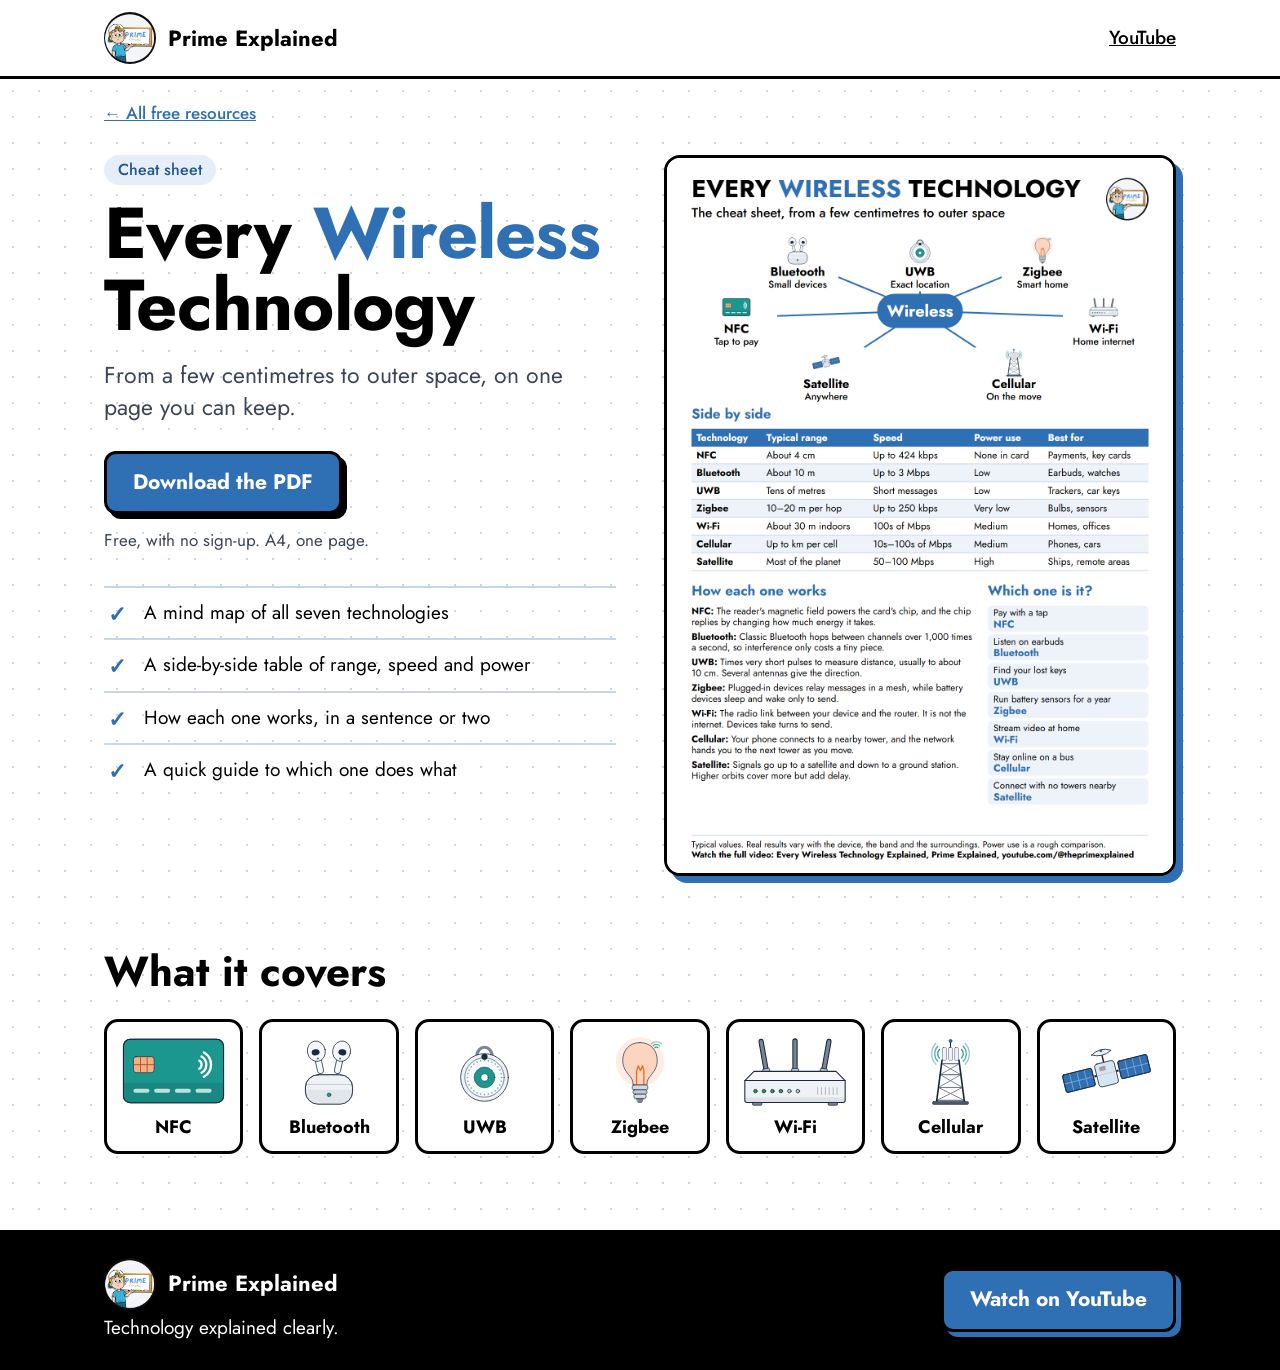
==== wireless/index.html @ 4dd576f8 "Remove the hero animation and its illustration Co-Authored-By: Claude Opus 5.5 <noreply@anthropic.co" ====
<!doctype html>
<html lang="en">
<head>
  <meta charset="utf-8">
  <meta name="viewport" content="width=device-width, initial-scale=1">
  <title>Wireless Cheat Sheet</title>
  <meta name="description" content="A free one-page cheat sheet comparing NFC, Bluetooth, UWB, Zigbee, Wi-Fi, cellular and satellite.">
  <meta property="og:title" content="Every Wireless Technology: free cheat sheet">
  <meta property="og:description" content="Seven wireless technologies compared on one page. No sign-up needed.">
  <meta property="og:image" content="https://primeexplained.github.io/resources/assets/wireless-cheat-sheet.png">
  <link rel="preconnect" href="https://fonts.googleapis.com">
  <link rel="stylesheet" href="https://fonts.googleapis.com/css2?family=Jost:wght@400;500;700&family=Playwrite+US+Modern&display=swap">
  <link rel="icon" href="../assets/prime-explained.png">
  <link rel="stylesheet" href="../style.css?v=3">
</head>
<body>
  <div class="top"><div class="wrap">
    <a class="brand" href="../"><img src="../assets/prime-explained.png" alt="">Prime Explained</a>
    <nav><a href="https://www.youtube.com/@theprimexplained">YouTube</a></nav>
  </div></div>

  <main class="wrap">
    <p class="crumb"><a href="../">&larr; All free resources</a></p>
    <div class="detail">
      <div>
        <span class="tag">Cheat sheet</span>
        <h1>Every <span>Wireless</span> Technology</h1>
        <p class="lead">From a few centimetres to outer space, on one page you can keep.</p>
        <a class="button" href="../assets/wireless-cheat-sheet.pdf" download>Download the PDF</a>
        <p class="note">Free, with no sign-up. A4, one page.</p>
        <ul class="inside">
          <li>A mind map of all seven technologies</li>
          <li>A side-by-side table of range, speed and power</li>
          <li>How each one works, in a sentence or two</li>
          <li>A quick guide to which one does what</li>
        </ul>
      </div>
      <img class="card sheet" src="../assets/wireless-cheat-sheet.png" width="1240" height="1754" alt="Preview of the cheat sheet, with a mind map, comparison table and short explanations">
    </div>

    <section>
      <h2>What it covers</h2>
      <ul class="techs">
        <li><img src="../assets/devices/card.svg" alt="">NFC</li>
        <li><img src="../assets/devices/earbuds.svg" alt="">Bluetooth</li>
        <li><img src="../assets/devices/tracker.svg" alt="">UWB</li>
        <li><img src="../assets/devices/bulb.svg" alt="">Zigbee</li>
        <li><img src="../assets/devices/router.svg" alt="">Wi-Fi</li>
        <li><img src="../assets/devices/tower.svg" alt="">Cellular</li>
        <li><img src="../assets/devices/satellite.svg" alt="">Satellite</li>
      </ul>
    </section>
  </main>

  <footer><div class="wrap">
    <div>
      <a class="brand" href="../"><img src="../assets/prime-explained.png" alt="">Prime Explained</a>
      <p>Technology explained clearly.</p>
    </div>
    <a class="button" href="https://www.youtube.com/@theprimexplained">Watch on YouTube</a>
  </div></footer>
</body>
</html>
---- style.css ----
:root {
  --blue: #2F6FB3;
  --blue-dark: #24578F;
  --blue-soft: #E6EFF9;
  --ink: #000000;
  --muted: #3D4654;
  --paper: #FFFFFF;
  --dot: #C9D6E8;
  --line: 3px solid var(--ink);
  --hand: "Playwrite US Modern", "Segoe Script", cursive;
}

* { box-sizing: border-box; }

html { scroll-behavior: smooth; }

body {
  margin: 0;
  color: var(--ink);
  background-color: var(--paper);
  background-image: radial-gradient(var(--dot) 1.5px, transparent 1.5px);
  background-size: 26px 26px;
  font-family: "Jost", "Futura", "Century Gothic", sans-serif;
  font-size: 19px;
  line-height: 1.5;
}

a:focus-visible { outline: 3px solid var(--blue); outline-offset: 3px; }

.wrap { max-width: 1120px; margin: 0 auto; padding: 0 24px; }

/* Header */
.top { background: var(--paper); border-bottom: var(--line); }
.top .wrap { display: flex; align-items: center; justify-content: space-between; gap: 16px; padding-top: 12px; padding-bottom: 12px; }
.brand { display: flex; align-items: center; gap: 12px; color: var(--ink); font-weight: 700; font-size: 22px; text-decoration: none; }
.brand img { width: 52px; height: 52px; border-radius: 50%; }
.top nav a { color: var(--ink); font-weight: 500; }

/* Buttons */
.button {
  display: inline-block;
  padding: 13px 26px;
  background: var(--blue);
  color: #FFFFFF;
  border: var(--line);
  border-radius: 12px;
  box-shadow: 5px 5px 0 var(--ink);
  font-weight: 700;
  font-size: 21px;
  text-decoration: none;
  transition: transform 0.12s ease, box-shadow 0.12s ease;
}
.button:hover { transform: translate(2px, 2px); box-shadow: 3px 3px 0 var(--ink); }
.button.plain { background: var(--paper); color: var(--ink); }

/* Type */
h1 { font-size: clamp(50px, 8vw, 88px); line-height: 1; margin: 0 0 18px; font-weight: 700; letter-spacing: -0.01em; }
h1 span { color: var(--blue); }
h2 { font-size: clamp(30px, 4.5vw, 42px); line-height: 1.15; margin: 0 0 22px; }
h3 { font-size: 26px; line-height: 1.2; margin: 0 0 6px; }
.lead { font-size: 23px; line-height: 1.4; color: var(--muted); margin: 0 0 28px; max-width: 30em; }
.hand { font-family: var(--hand); color: var(--blue); font-size: 19px; line-height: 1.7; margin: 0 0 10px; }
.note { color: var(--muted); font-size: 17px; margin: 14px 0 0; }

/* Hero */
.hero { padding: 56px 0 24px; }

/* Sections */
section { padding: 36px 0; }

.grid { display: grid; grid-template-columns: repeat(auto-fill, minmax(300px, 1fr)); gap: 28px; }

.card {
  background: var(--paper);
  border: var(--line);
  border-radius: 16px;
  box-shadow: 7px 7px 0 var(--blue);
}

.feature { display: flex; flex-direction: column; overflow: hidden; color: var(--ink); text-decoration: none; transition: transform 0.12s ease, box-shadow 0.12s ease; }
.feature:hover { transform: translate(2px, 2px); box-shadow: 5px 5px 0 var(--blue); }
.feature .thumb { background: var(--blue-soft); border-bottom: var(--line); padding: 20px 20px 0; overflow: hidden; height: 230px; }
.feature .thumb img { display: block; width: 100%; height: auto; border: 2px solid var(--ink); border-bottom: 0; border-radius: 8px 8px 0 0; }
.feature .body { flex: 1; padding: 24px; display: flex; flex-direction: column; align-items: flex-start; }
.feature .body p { margin: 0 0 18px; color: var(--muted); }
.more { margin-top: auto; font-weight: 700; color: var(--blue); }

.tag { display: inline-block; background: var(--blue-soft); color: var(--blue-dark); border-radius: 999px; padding: 3px 14px; font-weight: 500; font-size: 16px; margin-bottom: 12px; }

.soon { padding: 24px; box-shadow: none; border-style: dashed; display: flex; flex-direction: column; align-items: flex-start; }
.soon p { margin: 0 0 18px; color: var(--muted); }

.steps { display: grid; grid-template-columns: repeat(3, 1fr); gap: 28px; margin: 0; padding: 0; list-style: none; counter-reset: step; }
.steps li { counter-increment: step; padding: 22px; background: var(--paper); border: var(--line); border-radius: 16px; }
.steps li::before { content: counter(step); display: flex; align-items: center; justify-content: center; width: 48px; height: 48px; margin-bottom: 12px; border: var(--line); border-radius: 50%; background: var(--blue); color: #FFFFFF; font-weight: 700; font-size: 24px; }
.steps p { margin: 0; color: var(--muted); }


.faq { display: grid; gap: 14px; max-width: 800px; }
.faq details { background: var(--paper); border: var(--line); border-radius: 12px; }
.faq summary { padding: 14px 20px; font-weight: 700; font-size: 21px; cursor: pointer; }
.faq summary:focus-visible { outline: 3px solid var(--blue); outline-offset: 3px; border-radius: 10px; }
.faq p { margin: 0; padding: 0 20px 16px; color: var(--muted); }

.cta { margin: 36px 0 0; padding: 40px 28px; background: var(--blue); border: var(--line); border-radius: 16px; box-shadow: 7px 7px 0 var(--ink); color: #FFFFFF; text-align: center; }
.cta h2 { color: #FFFFFF; margin-bottom: 8px; }
.cta p { margin: 0 0 22px; font-size: 21px; }

/* Resource page */
.crumb { padding: 22px 0 0; margin: 0; font-size: 17px; }
.crumb a { color: var(--blue); font-weight: 500; }
.detail { display: grid; grid-template-columns: 1fr 1fr; gap: 48px; align-items: start; padding: 28px 0 36px; }
.detail h1 { font-size: clamp(44px, 6.5vw, 72px); }
.sheet { display: block; width: 100%; height: auto; padding: 0; overflow: hidden; }
.inside { margin: 32px 0 0; padding: 0; list-style: none; }
.inside li { padding: 11px 0 11px 40px; border-top: 2px solid var(--dot); position: relative; }
.inside li::before { content: "\2713"; position: absolute; left: 4px; top: 10px; color: var(--blue); font-weight: 700; font-size: 22px; }

.techs { display: grid; grid-template-columns: repeat(7, 1fr); gap: 16px; margin: 0; padding: 0; list-style: none; }
.techs li { background: var(--paper); border: var(--line); border-radius: 14px; padding: 14px 6px 10px; text-align: center; font-weight: 700; font-size: 18px; }
.techs img { display: block; width: 100%; height: 70px; object-fit: contain; margin-bottom: 8px; }

/* Footer */
footer { margin-top: 40px; background: var(--ink); color: #FFFFFF; }
footer .wrap { display: flex; align-items: center; justify-content: space-between; flex-wrap: wrap; gap: 20px; padding-top: 28px; padding-bottom: 28px; }
footer .brand { color: #FFFFFF; }
footer p { margin: 4px 0 0; }
footer .button { box-shadow: 5px 5px 0 var(--blue); }

@media (max-width: 860px) {
  .detail { grid-template-columns: 1fr; }
  .hero { padding-top: 36px; }
  .steps { grid-template-columns: 1fr; gap: 18px; }
  .techs { grid-template-columns: repeat(3, 1fr); }
}

@media (max-width: 600px) {
  .grid { grid-template-columns: 1fr; }
  .button { display: block; text-align: center; }
  .feature .button, .soon .button { width: 100%; }
  footer .button { width: 100%; }
}

@media (prefers-reduced-motion: reduce) {
  html { scroll-behavior: auto; }
  .button, .feature { transition: none; }
}
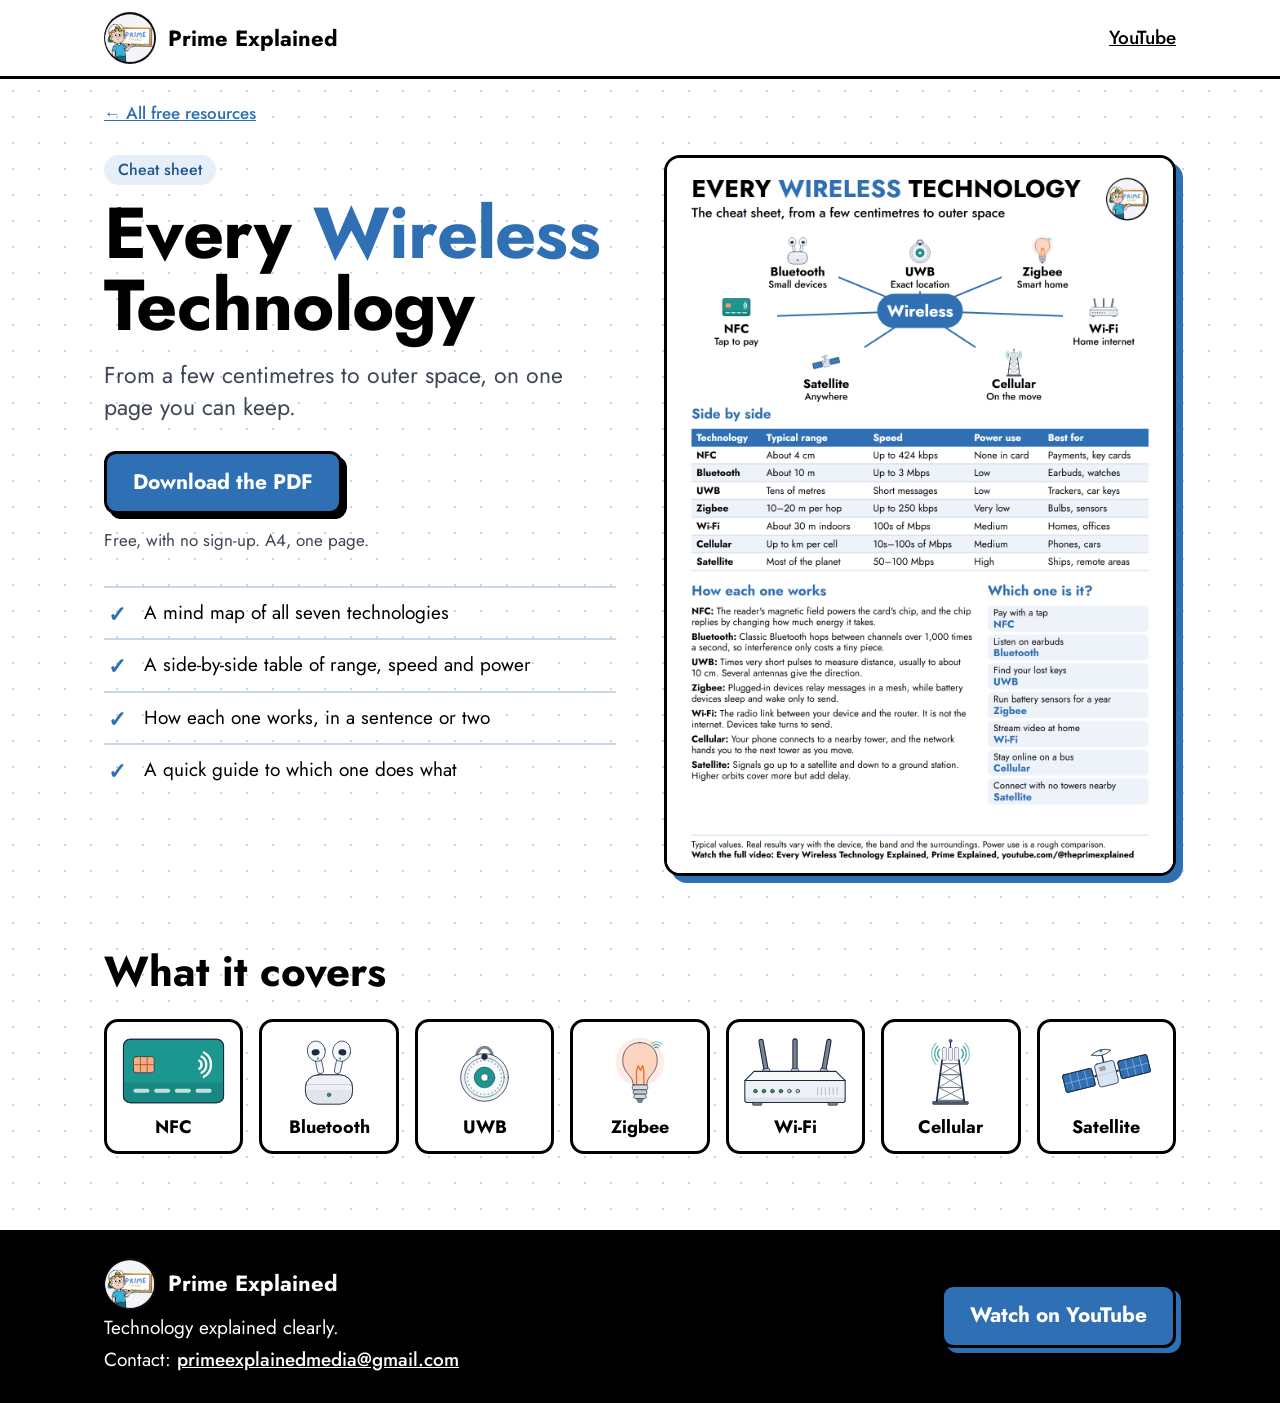
==== commit 6c843fa6: "Add a contact email to the footer Co-Authored-By: Claude Opus 5.5 <noreply@anthropic.com>" ====
--- a/wireless/index.html
+++ b/wireless/index.html
@@ -11,7 +11,7 @@
   <link rel="preconnect" href="https://fonts.googleapis.com">
   <link rel="stylesheet" href="https://fonts.googleapis.com/css2?family=Jost:wght@400;500;700&family=Playwrite+US+Modern&display=swap">
   <link rel="icon" href="../assets/prime-explained.png">
-  <link rel="stylesheet" href="../style.css?v=3">
+  <link rel="stylesheet" href="../style.css?v=4">
 </head>
 <body>
   <div class="top"><div class="wrap">
@@ -56,8 +56,10 @@
     <div>
       <a class="brand" href="../"><img src="../assets/prime-explained.png" alt="">Prime Explained</a>
       <p>Technology explained clearly.</p>
+      <p>Contact: <a class="contact" data-user="primeexplainedmedia" data-domain="gmail.com">primeexplainedmedia [at] gmail.com</a></p>
     </div>
     <a class="button" href="https://www.youtube.com/@theprimexplained">Watch on YouTube</a>
   </div></footer>
+  <script src="../contact.js"></script>
 </body>
 </html>
--- a/style.css
+++ b/style.css
@@ -125,6 +125,7 @@
 footer .wrap { display: flex; align-items: center; justify-content: space-between; flex-wrap: wrap; gap: 20px; padding-top: 28px; padding-bottom: 28px; }
 footer .brand { color: #FFFFFF; }
 footer p { margin: 4px 0 0; }
+footer .contact { color: #FFFFFF; font-weight: 500; overflow-wrap: anywhere; }
 footer .button { box-shadow: 5px 5px 0 var(--blue); }
 
 @media (max-width: 860px) {
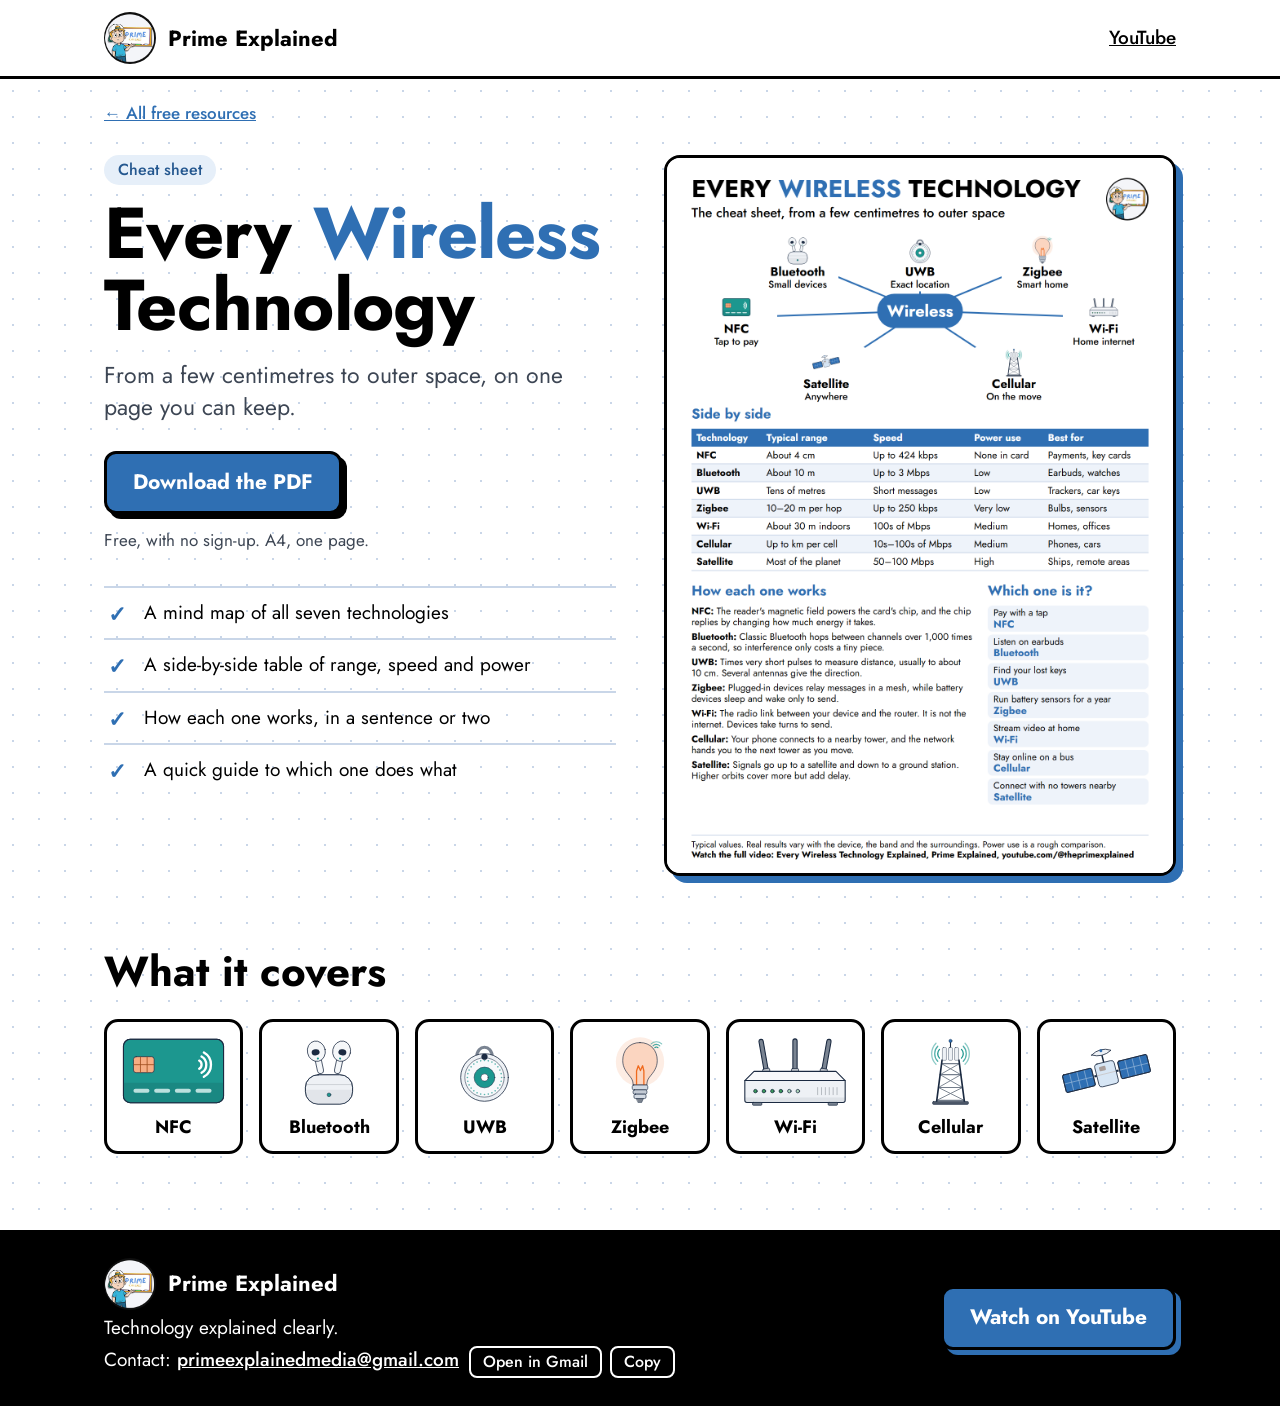
==== commit e96aa2c4: "Add Gmail and Copy options beside the contact email Co-Authored-By: Claude Opus 5.5 <noreply@anthrop" ====
--- a/wireless/index.html
+++ b/wireless/index.html
@@ -11,7 +11,7 @@
   <link rel="preconnect" href="https://fonts.googleapis.com">
   <link rel="stylesheet" href="https://fonts.googleapis.com/css2?family=Jost:wght@400;500;700&family=Playwrite+US+Modern&display=swap">
   <link rel="icon" href="../assets/prime-explained.png">
-  <link rel="stylesheet" href="../style.css?v=4">
+  <link rel="stylesheet" href="../style.css?v=5">
 </head>
 <body>
   <div class="top"><div class="wrap">
@@ -60,6 +60,6 @@
     </div>
     <a class="button" href="https://www.youtube.com/@theprimexplained">Watch on YouTube</a>
   </div></footer>
-  <script src="../contact.js"></script>
+  <script src="../contact.js?v=2"></script>
 </body>
 </html>
--- a/style.css
+++ b/style.css
@@ -146,3 +146,12 @@
   html { scroll-behavior: auto; }
   .button, .feature { transition: none; }
 }
+
+.contact-actions { display: inline-flex; flex-wrap: wrap; gap: 8px; margin-left: 10px; vertical-align: middle; }
+.contact-action { padding: 2px 12px; background: transparent; color: #FFFFFF; border: 2px solid #FFFFFF; border-radius: 8px; font: 500 16px/1.5 "Jost", sans-serif; text-decoration: none; cursor: pointer; }
+.contact-action:hover { background: #FFFFFF; color: var(--ink); }
+.contact-action:focus-visible { outline: 3px solid var(--blue); outline-offset: 3px; }
+
+@media (max-width: 600px) {
+  .contact-actions { display: flex; margin: 8px 0 0; }
+}
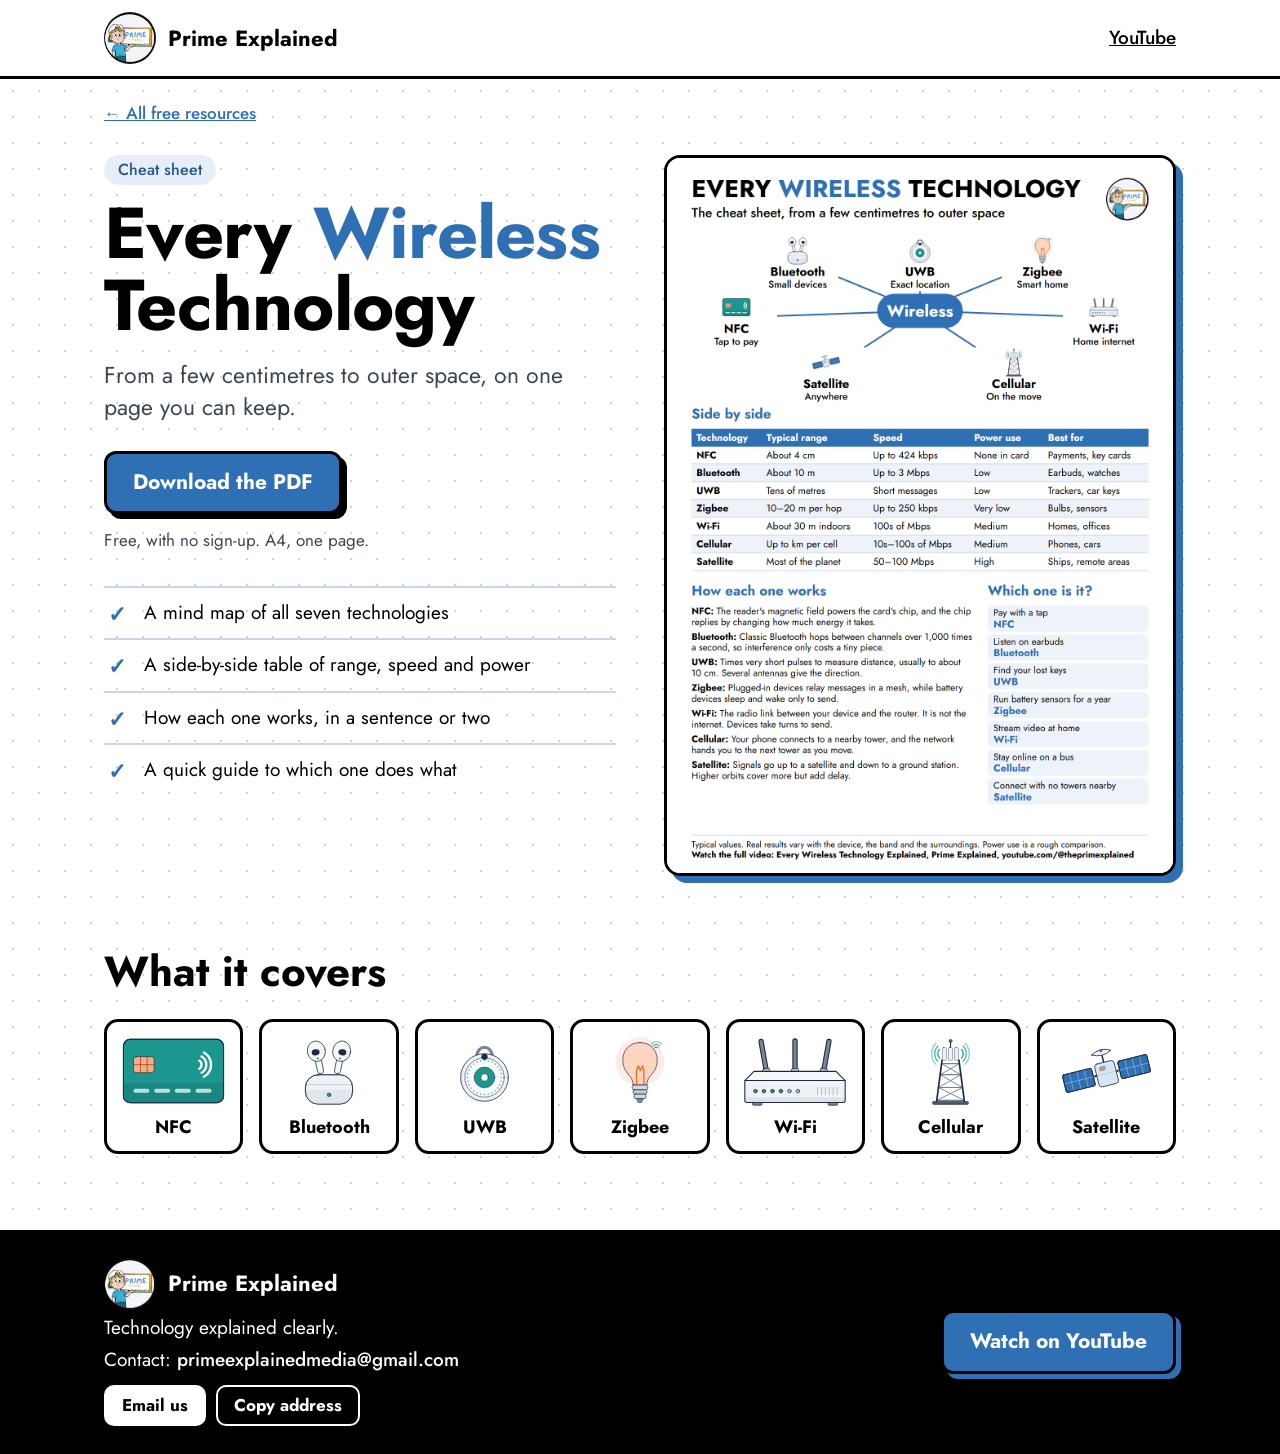
==== commit b21bddd0: "Replace the contact link with Email us and Copy buttons Co-Authored-By: Claude Opus 5.5 <noreply@ant" ====
--- a/wireless/index.html
+++ b/wireless/index.html
@@ -11,7 +11,7 @@
   <link rel="preconnect" href="https://fonts.googleapis.com">
   <link rel="stylesheet" href="https://fonts.googleapis.com/css2?family=Jost:wght@400;500;700&family=Playwrite+US+Modern&display=swap">
   <link rel="icon" href="../assets/prime-explained.png">
-  <link rel="stylesheet" href="../style.css?v=5">
+  <link rel="stylesheet" href="../style.css?v=6">
 </head>
 <body>
   <div class="top"><div class="wrap">
@@ -56,10 +56,10 @@
     <div>
       <a class="brand" href="../"><img src="../assets/prime-explained.png" alt="">Prime Explained</a>
       <p>Technology explained clearly.</p>
-      <p>Contact: <a class="contact" data-user="primeexplainedmedia" data-domain="gmail.com">primeexplainedmedia [at] gmail.com</a></p>
+      <p>Contact: <span class="contact" data-user="primeexplainedmedia" data-domain="gmail.com">primeexplainedmedia [at] gmail.com</span></p>
     </div>
     <a class="button" href="https://www.youtube.com/@theprimexplained">Watch on YouTube</a>
   </div></footer>
-  <script src="../contact.js?v=2"></script>
+  <script src="../contact.js?v=3"></script>
 </body>
 </html>
--- a/style.css
+++ b/style.css
@@ -147,11 +147,8 @@
   .button, .feature { transition: none; }
 }
 
-.contact-actions { display: inline-flex; flex-wrap: wrap; gap: 8px; margin-left: 10px; vertical-align: middle; }
-.contact-action { padding: 2px 12px; background: transparent; color: #FFFFFF; border: 2px solid #FFFFFF; border-radius: 8px; font: 500 16px/1.5 "Jost", sans-serif; text-decoration: none; cursor: pointer; }
-.contact-action:hover { background: #FFFFFF; color: var(--ink); }
-.contact-action:focus-visible { outline: 3px solid var(--blue); outline-offset: 3px; }
-
-@media (max-width: 600px) {
-  .contact-actions { display: flex; margin: 8px 0 0; }
-}
+.contact-actions { display: flex; flex-wrap: wrap; gap: 10px; margin-top: 10px; }
+.contact-action { padding: 6px 16px; background: transparent; color: #FFFFFF; border: 2px solid #FFFFFF; border-radius: 10px; font: 700 17px/1.5 "Jost", sans-serif; text-decoration: none; cursor: pointer; }
+.contact-action.main { background: #FFFFFF; color: var(--ink); }
+.contact-action:hover { background: var(--blue); border-color: var(--blue); color: #FFFFFF; }
+.contact-action:focus-visible { outline: 3px solid #FFFFFF; outline-offset: 3px; }
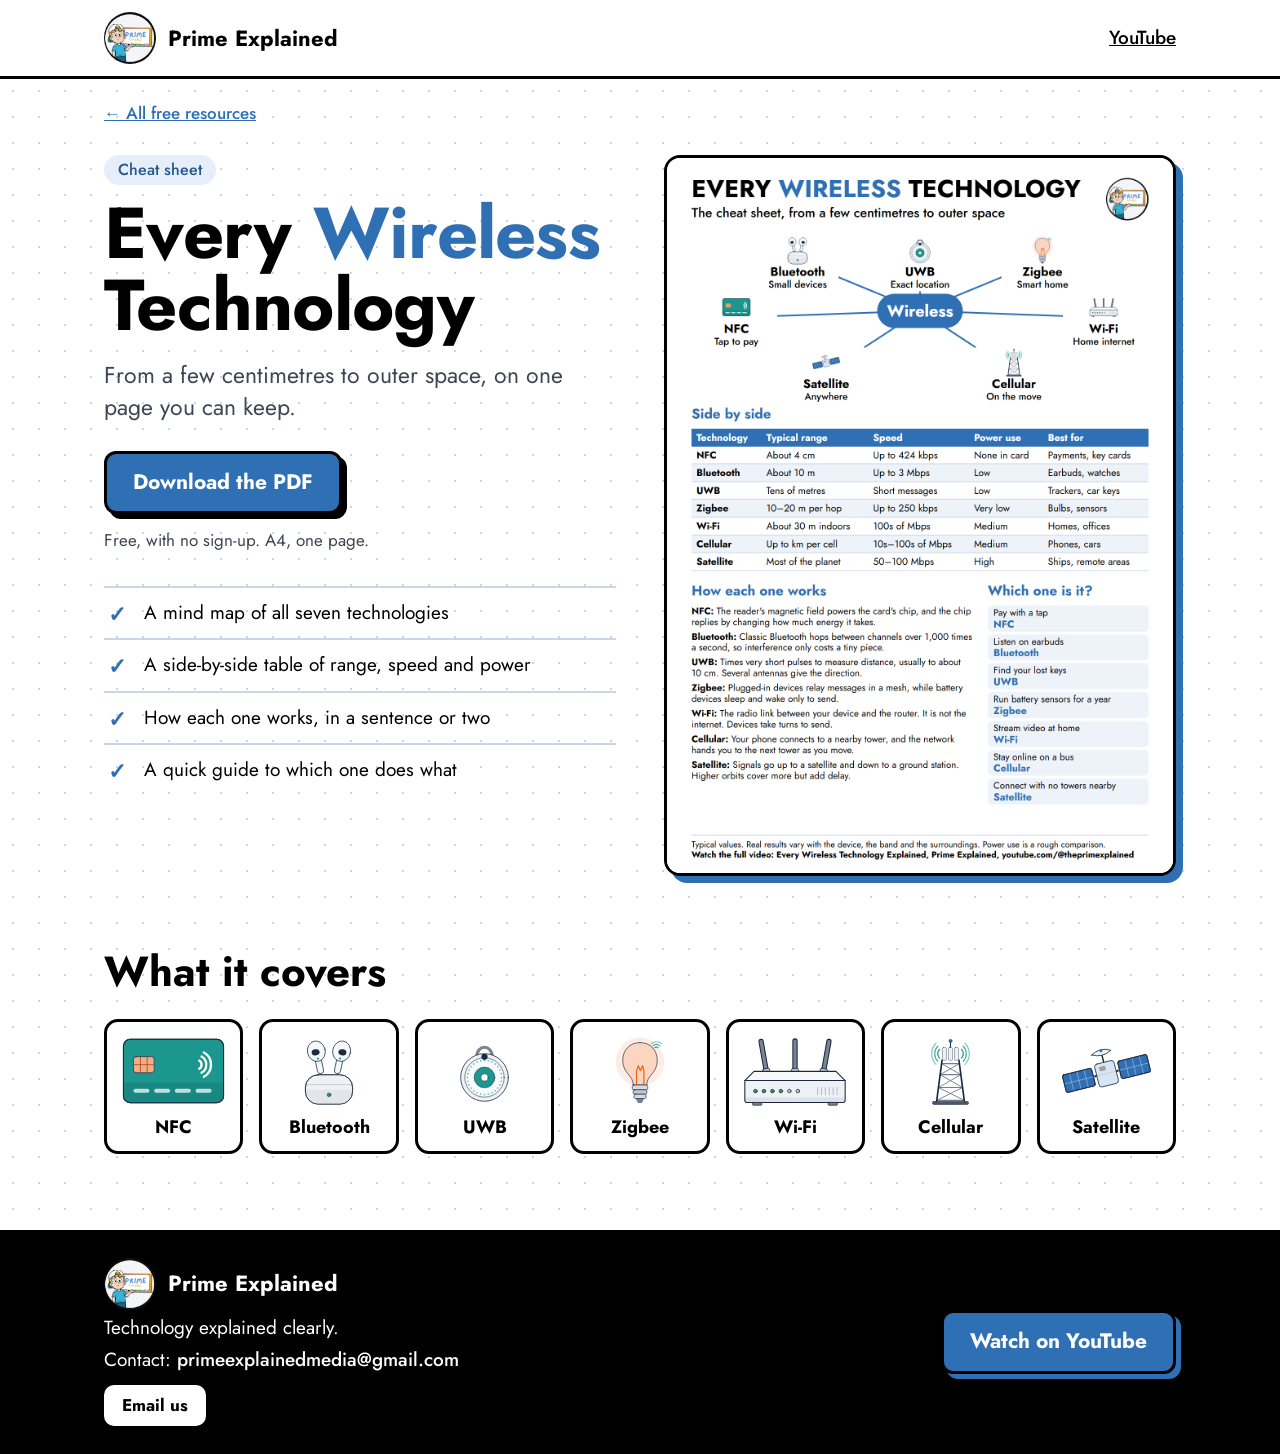
==== commit ebe4fe43: "Remove the Copy address button Co-Authored-By: Claude Opus 5.5 <noreply@anthropic.com>" ====
--- a/wireless/index.html
+++ b/wireless/index.html
@@ -60,6 +60,6 @@
     </div>
     <a class="button" href="https://www.youtube.com/@theprimexplained">Watch on YouTube</a>
   </div></footer>
-  <script src="../contact.js?v=3"></script>
+  <script src="../contact.js?v=4"></script>
 </body>
 </html>
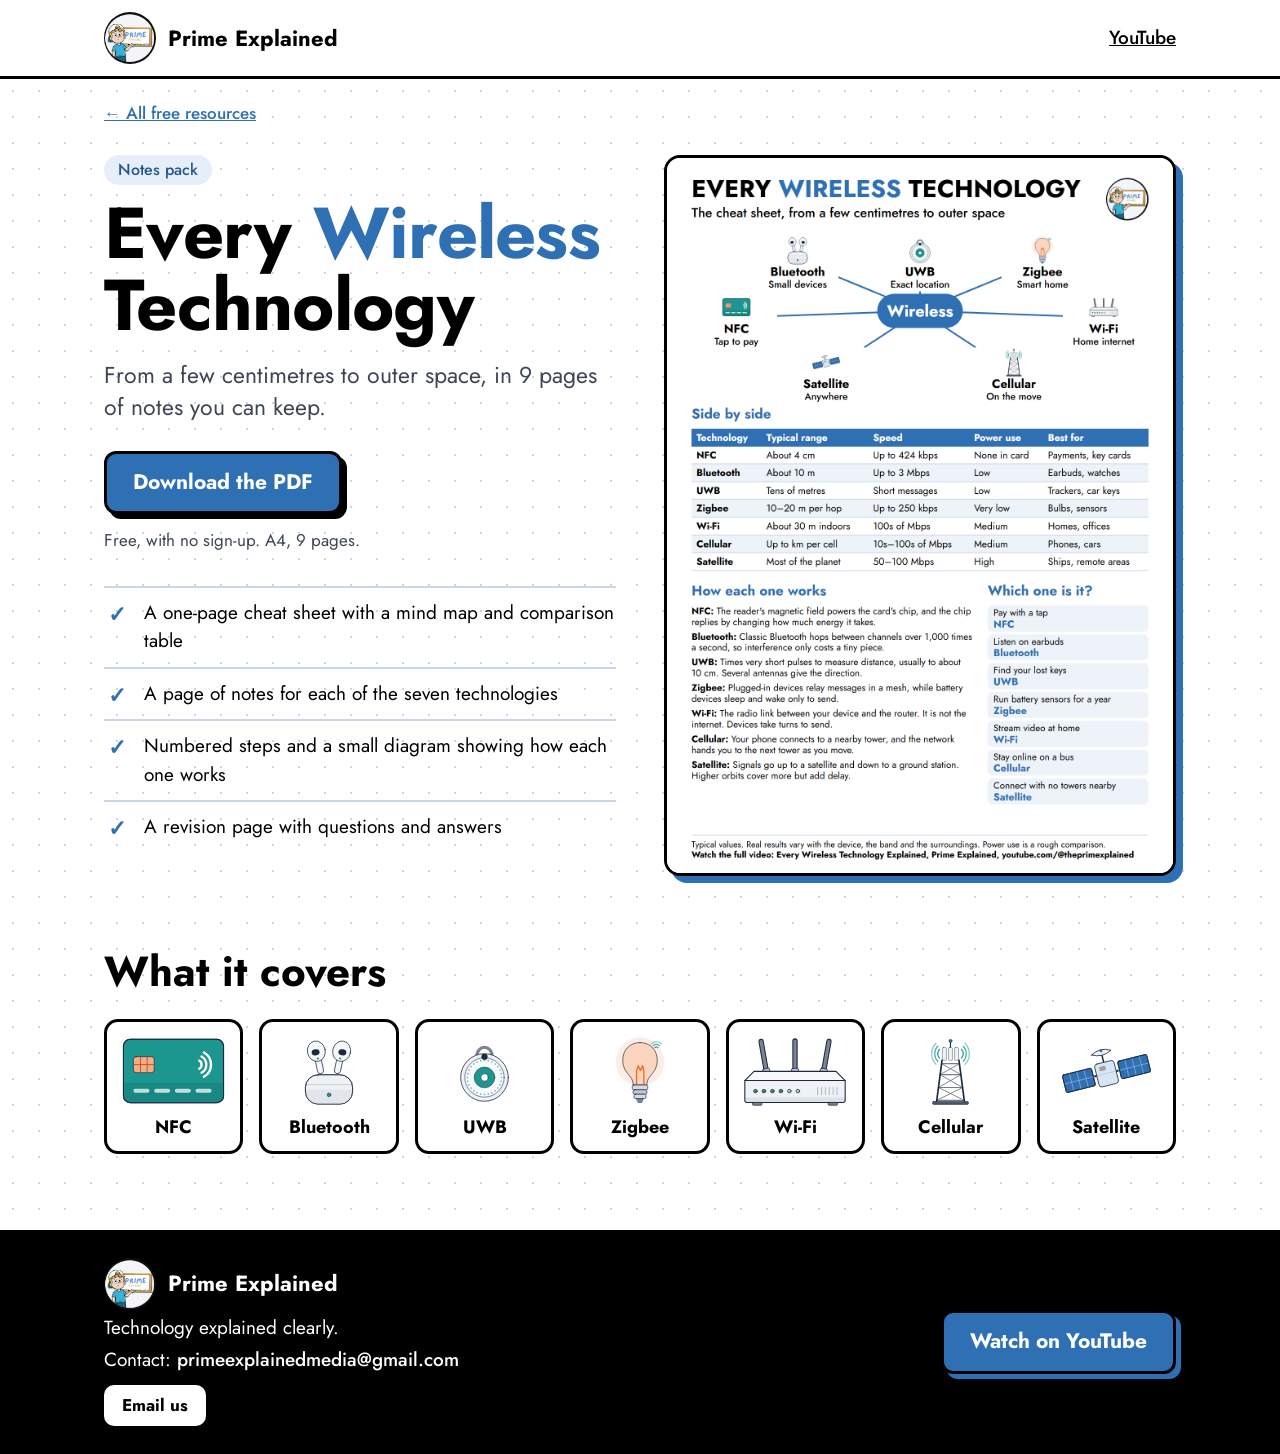
==== commit 73943624: "Add the 9-page wireless notes pack Co-Authored-By: Claude Opus 5.5 <noreply@anthropic.com>" ====
--- a/wireless/index.html
+++ b/wireless/index.html
@@ -3,10 +3,10 @@
 <head>
   <meta charset="utf-8">
   <meta name="viewport" content="width=device-width, initial-scale=1">
-  <title>Wireless Cheat Sheet</title>
-  <meta name="description" content="A free one-page cheat sheet comparing NFC, Bluetooth, UWB, Zigbee, Wi-Fi, cellular and satellite.">
-  <meta property="og:title" content="Every Wireless Technology: free cheat sheet">
-  <meta property="og:description" content="Seven wireless technologies compared on one page. No sign-up needed.">
+  <title>Wireless Notes Pack</title>
+  <meta name="description" content="A free 9-page notes pack on NFC, Bluetooth, UWB, Zigbee, Wi-Fi, cellular and satellite.">
+  <meta property="og:title" content="Every Wireless Technology: free notes pack">
+  <meta property="og:description" content="Seven wireless technologies explained in 9 pages of notes. No sign-up needed.">
   <meta property="og:image" content="https://primeexplained.github.io/resources/assets/wireless-cheat-sheet.png">
   <link rel="preconnect" href="https://fonts.googleapis.com">
   <link rel="stylesheet" href="https://fonts.googleapis.com/css2?family=Jost:wght@400;500;700&family=Playwrite+US+Modern&display=swap">
@@ -23,19 +23,19 @@
     <p class="crumb"><a href="../">&larr; All free resources</a></p>
     <div class="detail">
       <div>
-        <span class="tag">Cheat sheet</span>
+        <span class="tag">Notes pack</span>
         <h1>Every <span>Wireless</span> Technology</h1>
-        <p class="lead">From a few centimetres to outer space, on one page you can keep.</p>
-        <a class="button" href="../assets/wireless-cheat-sheet.pdf" download>Download the PDF</a>
-        <p class="note">Free, with no sign-up. A4, one page.</p>
+        <p class="lead">From a few centimetres to outer space, in 9 pages of notes you can keep.</p>
+        <a class="button" href="../assets/wireless-notes-pack.pdf" download>Download the PDF</a>
+        <p class="note">Free, with no sign-up. A4, 9 pages.</p>
         <ul class="inside">
-          <li>A mind map of all seven technologies</li>
-          <li>A side-by-side table of range, speed and power</li>
-          <li>How each one works, in a sentence or two</li>
-          <li>A quick guide to which one does what</li>
+          <li>A one-page cheat sheet with a mind map and comparison table</li>
+          <li>A page of notes for each of the seven technologies</li>
+          <li>Numbered steps and a small diagram showing how each one works</li>
+          <li>A revision page with questions and answers</li>
         </ul>
       </div>
-      <img class="card sheet" src="../assets/wireless-cheat-sheet.png" width="1240" height="1754" alt="Preview of the cheat sheet, with a mind map, comparison table and short explanations">
+      <img class="card sheet" src="../assets/wireless-cheat-sheet.png" width="1240" height="1754" alt="Preview of the first page of the notes pack, with a mind map, comparison table and short explanations">
     </div>
 
     <section>
